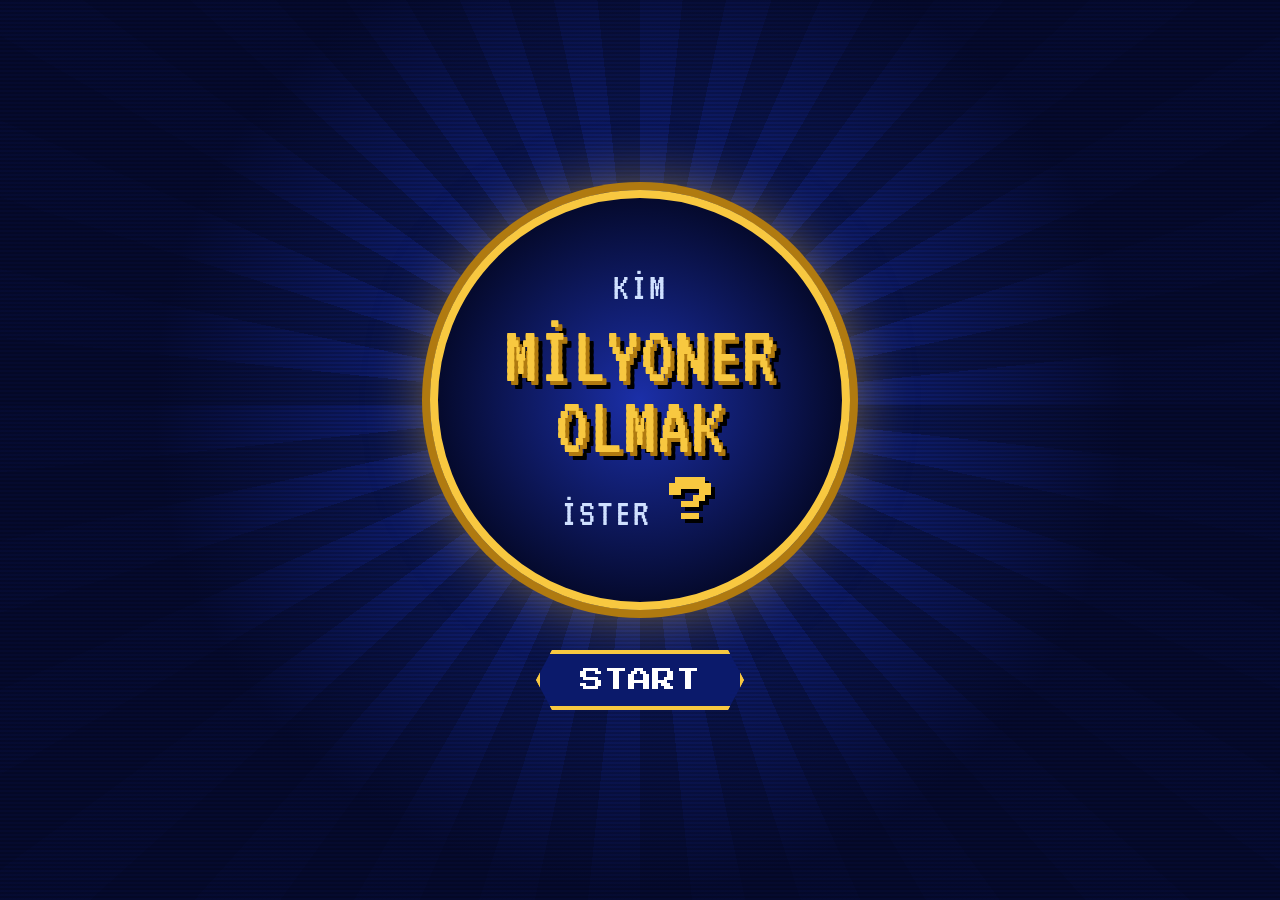
==== millionaire/index.html @ 44f04988 "Add 8-bit 'Kim Milyoner Olmak İster?' question game Start screen, 12 questions typed out letter by l" ====
<!doctype html>
<html lang="tr">
<head>
<meta charset="utf-8">
<meta name="viewport" content="width=device-width, initial-scale=1">
<title>Kim Milyoner Olmak İster?</title>
<link rel="preconnect" href="https://fonts.googleapis.com">
<link rel="preconnect" href="https://fonts.gstatic.com" crossorigin>
<link href="https://fonts.googleapis.com/css2?family=Press+Start+2P&family=VT323&display=swap&subset=latin-ext" rel="stylesheet">
<style>
  :root {
    --navy: #050a2e;
    --blue: #0b1a6b;
    --gold: #f8c840;
    --gold-dark: #b07a10;
    --text: #ffffff;
    --red: #ff4040;
    --pixel: "Press Start 2P", monospace;
    --term: "VT323", monospace;
  }
  * { box-sizing: border-box; }
  html, body { margin: 0; height: 100%; }
  body {
    background: var(--navy);
    color: var(--text);
    font-family: var(--term);
    overflow: hidden;
    -webkit-font-smoothing: none;
    user-select: none;
  }

  /* ---------- background layers ---------- */
  #scene {
    position: fixed; inset: 0;
    width: 100%; height: 100%;
    object-fit: cover;
    image-rendering: pixelated;
    image-rendering: crisp-edges;
    opacity: 0;
    transition: opacity 1.2s steps(6);
  }
  body.playing #scene { opacity: 1; }
  #scanlines {
    position: fixed; inset: 0; pointer-events: none;
    background: repeating-linear-gradient(to bottom, rgba(0,0,0,.18) 0 2px, transparent 2px 4px);
    z-index: 5;
  }
  #studio {
    position: fixed; inset: 0;
    background:
      repeating-conic-gradient(from 0deg at 50% 45%, #0d1c7a 0deg 6deg, #050a2e 6deg 12deg);
    transition: opacity .8s steps(4);
  }
  #studio::after {
    content: ""; position: absolute; inset: 0;
    background: radial-gradient(circle at 50% 45%, rgba(40,80,255,.35), rgba(5,10,46,.95) 60%);
  }
  body.playing #studio { opacity: 0; }

  /* ---------- start screen ---------- */
  #start {
    position: fixed; inset: 0; z-index: 10;
    display: flex; flex-direction: column; align-items: center; justify-content: center;
    gap: 40px; padding: 16px; text-align: center;
  }
  body.playing #start { display: none; }
  .logo {
    width: min(420px, 80vw); aspect-ratio: 1;
    border-radius: 50%;
    border: 8px solid var(--gold);
    box-shadow: 0 0 0 8px var(--gold-dark), 0 0 60px rgba(248,200,64,.5);
    background: radial-gradient(circle, #1b2fa8, #050a2e 70%);
    display: flex; flex-direction: column; align-items: center; justify-content: center;
    gap: 14px; padding: 30px;
  }
  .logo .small { font-family: var(--term); font-size: clamp(26px, 6vw, 40px); color: #cfe0ff; letter-spacing: 2px; }
  .logo .big {
    font-family: var(--term); font-size: clamp(48px, 13vw, 84px); line-height: .85;
    color: var(--gold); text-shadow: 4px 4px 0 var(--gold-dark), 8px 8px 0 #000;
  }
  .logo .q { font-family: var(--pixel); font-size: clamp(28px, 7vw, 48px); color: var(--gold); text-shadow: 4px 4px 0 #000; }

  .btn {
    font-family: var(--pixel);
    font-size: clamp(16px, 3.5vw, 24px);
    color: #fff;
    background: var(--blue);
    border: none;
    padding: 18px 44px;
    cursor: pointer;
    clip-path: polygon(16px 0, calc(100% - 16px) 0, 100% 50%, calc(100% - 16px) 100%, 16px 100%, 0 50%);
    box-shadow: inset 0 0 0 4px var(--gold);
    position: relative;
  }
  .btn::before {
    content: ""; position: absolute; inset: 0;
    clip-path: inherit;
    border: 4px solid var(--gold);
    pointer-events: none;
  }
  .btn:hover, .btn:focus-visible { background: var(--gold); color: #000; outline: none; }
  .btn:active { transform: translateY(3px); }
  #startBtn { animation: blink 1s steps(2) infinite; }
  #startBtn:hover { animation: none; }
  @keyframes blink { 50% { filter: brightness(1.35); } }

  /* ---------- game HUD ---------- */
  #game { position: fixed; inset: 0; z-index: 10; display: none; }
  body.playing #game { display: block; }

  #ladder {
    position: absolute; top: 16px; right: 16px;
    background: rgba(5,10,46,.82);
    border: 4px solid var(--gold);
    padding: 10px 14px;
    font-family: var(--pixel); font-size: 12px;
    display: flex; flex-direction: column-reverse; gap: 6px;
    min-width: 150px;
  }
  #ladder div { padding: 4px 8px; color: #8fa6ff; display: flex; justify-content: space-between; gap: 12px; }
  #ladder div.done { color: #fff; }
  #ladder div.done::after { content: "✓"; font-family: var(--term); font-size: 18px; line-height: 10px; }
  #ladder div.now { background: var(--gold); color: #000; }

  #topbar {
    position: absolute; top: 16px; left: 16px;
    display: flex; gap: 10px;
  }
  .icon {
    font-family: var(--pixel); font-size: 12px;
    background: rgba(5,10,46,.82); color: #fff;
    border: 4px solid var(--gold); padding: 10px 12px; cursor: pointer;
  }
  .icon:hover { background: var(--gold); color: #000; }

  #timer {
    position: absolute; left: 50%; transform: translateX(-50%);
    top: 16px;
    width: 150px; height: 150px;
    display: flex; align-items: center; justify-content: center;
    opacity: 0; transition: opacity .3s steps(3);
  }
  #timer.on { opacity: 1; }
  #timer canvas { position: absolute; inset: 0; width: 100%; height: 100%; image-rendering: pixelated; }
  #timeText {
    position: relative;
    font-family: var(--pixel); font-size: 26px; color: #fff;
    text-shadow: 3px 3px 0 #000;
  }
  #timer.low #timeText { color: var(--red); animation: blink .5s steps(2) infinite; }
  #timer.paused #timeText { animation: blink 1s steps(2) infinite; color: #8fa6ff; }

  /* ---------- question panel ---------- */
  #panel {
    position: absolute; left: 0; right: 0; bottom: 24px;
    display: flex; flex-direction: column; align-items: center; gap: 14px;
    padding: 0 16px;
  }
  .rail { position: relative; width: 100%; display: flex; justify-content: center; }
  .rail::before {
    content: ""; position: absolute; left: 0; right: 0; top: 50%; height: 4px;
    background: var(--gold); transform: translateY(-50%);
  }
  #qbox {
    position: relative;
    width: min(1100px, 100%);
    min-height: 150px;
    background: linear-gradient(#0b1a6b, #050a2e 55%, #0b1a6b);
    padding: 22px 64px;
    clip-path: polygon(48px 0, calc(100% - 48px) 0, 100% 50%, calc(100% - 48px) 100%, 48px 100%, 0 50%);
    display: flex; align-items: center; justify-content: center;
    cursor: pointer;
  }
  #qbox::before {
    content: ""; position: absolute; inset: 0;
    background: var(--gold);
    clip-path: polygon(48px 0, calc(100% - 48px) 0, 100% 50%, calc(100% - 48px) 100%, 48px 100%, 0 50%,
                       6px 50%, 50px calc(100% - 5px), calc(100% - 50px) calc(100% - 5px), calc(100% - 6px) 50%,
                       calc(100% - 50px) 5px, 50px 5px, 6px 50%, 0 50%);
  }
  #qtext {
    position: relative;
    font-family: var(--term);
    font-size: clamp(24px, 3.1vw, 38px);
    line-height: 1.15;
    text-align: center;
    margin: 0;
    white-space: pre-wrap;
    text-shadow: 2px 2px 0 #000;
  }
  #qtext .head { color: var(--gold); }
  #qtext .cursor { display: inline-block; width: .5em; height: 1em; background: #fff; vertical-align: -0.12em; animation: blink .6s steps(2) infinite; }
  #qlabel {
    position: relative;
    font-family: var(--pixel); font-size: 14px;
    background: var(--navy); color: var(--gold);
    border: 4px solid var(--gold); padding: 8px 16px;
  }
  #controls { display: flex; gap: 14px; flex-wrap: wrap; justify-content: center; }
  #controls .btn { font-size: 13px; padding: 14px 32px; }
  .hidden { visibility: hidden; }

  #timesUp {
    position: absolute; left: 50%; top: 30%;
    transform: translate(-50%, -50%);
    font-family: var(--pixel); font-size: clamp(22px, 5vw, 44px);
    color: var(--red); text-shadow: 4px 4px 0 #000;
    background: rgba(5,10,46,.85); border: 4px solid var(--red);
    padding: 20px 28px; display: none; text-align: center;
  }
  #timesUp.on { display: block; animation: blink .4s steps(2) 6; }

  /* ---------- end ---------- */
  #end {
    position: fixed; inset: 0; z-index: 12; display: none;
    flex-direction: column; align-items: center; justify-content: center; gap: 30px;
    text-align: center; padding: 16px;
  }
  body.finished #end { display: flex; }
  body.finished #panel, body.finished #timer { display: none; }
  #end h1 {
    font-family: var(--term); font-weight: normal;
    font-size: clamp(48px, 10vw, 96px); margin: 0;
    color: var(--gold); text-shadow: 4px 4px 0 var(--gold-dark), 8px 8px 0 #000;
  }
  #end p { font-size: clamp(24px, 4vw, 36px); margin: 0; text-shadow: 2px 2px 0 #000; background: rgba(5,10,46,.8); padding: 8px 18px; }

  @media (max-width: 760px) {
    #ladder { display: none; }
    #qbox { padding: 18px 34px; clip-path: polygon(24px 0, calc(100% - 24px) 0, 100% 50%, calc(100% - 24px) 100%, 24px 100%, 0 50%); }
    #qbox::before { clip-path: polygon(24px 0, calc(100% - 24px) 0, 100% 50%, calc(100% - 24px) 100%, 24px 100%, 0 50%,
                       5px 50%, 26px calc(100% - 4px), calc(100% - 26px) calc(100% - 4px), calc(100% - 5px) 50%,
                       calc(100% - 26px) 4px, 26px 4px, 5px 50%, 0 50%); }
    #timer { width: 104px; height: 104px; left: auto; right: 16px; transform: none; }
    #timeText { font-size: 18px; }
  }
</style>
</head>
<body>
  <div id="studio"></div>
  <canvas id="scene" width="240" height="180"></canvas>
  <div id="scanlines"></div>

  <section id="start">
    <div class="logo">
      <div class="small">KİM</div>
      <div class="big">MİLYONER<br>OLMAK</div>
      <div class="small">İSTER <span class="q">?</span></div>
    </div>
    <button class="btn" id="startBtn">START</button>
  </section>

  <section id="game">
    <div id="topbar">
      <button class="icon" id="muteBtn" title="Ses">SES: AÇIK</button>
    </div>
    <div id="ladder"></div>

    <div id="timer">
      <canvas id="ring" width="40" height="40"></canvas>
      <div id="timeText">8:00</div>
    </div>

    <div id="timesUp">SÜRE DOLDU!</div>

    <div id="panel">
      <div class="rail"><div id="qlabel">SORU 1 / 12</div></div>
      <div class="rail"><div id="qbox"><p id="qtext"></p></div></div>
      <div id="controls">
        <button class="btn hidden" id="pauseBtn">DURAKLAT</button>
        <button class="btn hidden" id="nextBtn">SONRAKİ ▶</button>
      </div>
    </div>
  </section>

  <section id="end">
    <h1>TEBRİKLER!</h1>
    <p>12 sorunun hepsi tamamlandı.</p>
    <button class="btn" id="restartBtn">TEKRAR</button>
  </section>

<script>
(() => {
  const BG_DATA = "[data-uri]";
  const QUESTIONS = [
    "Geçmişe dönüş. Birlikte büyüdüğünüz yılları düşünün. Bu arsa size bir anıyı hatırlatıyor mu, ya da o günlerden bu evde olmasını istediğiniz bir his var mı?",
    "Neden? Bu parayla ve zamanla yapabileceğiniz onca şey varken neden bu, ve neden birlikte?",
    "Hayal. Bu evi hayal ettiğinizde ne görüyorsunuz?",
    "Beş ağaç. Bahçeye sadece beş ağaç dikebilseydiniz hangileri olurdu, ve neden?",
    "El emeği. Orada kendi ellerinizle yapmak istediğiniz bir şey var mı: bir çardak, taş duvar, pizza fırını, ağaç ev?",
    "Tek lüks. Para hiç sorun olmasaydı ve sadece bir özellik seçebilseydiniz, ne olurdu: havuz, dış mutfak, denize bakan büyük bir cam duvar?",
    "İlk eşyalar. Eve ilk olarak her biriniz ne getirirdiniz?",
    "İlk yolculuk. Oraya birlikte ilk ne zaman gideceksiniz, ve o günün planı ne?",
    "Misafir listesi. İki aile dışında, kalmaya ilk kimi davet ederdiniz?",
    "Kimin için? Burası bir aile yazlığı mı, emeklilik yeri mi, kiraya verilecek bir yer mi, yoksa çocuklara kalacak bir miras mı?",
    "On yıl sonra. Sizce bu arsa (ve çevresi) 10 yıl sonra nerede olacak? Satmanıza ne sebep olurdu, yan arsayı almanıza ne sebep olurdu?",
    "Dürüst soru. Her biriniz içten içe neyden biraz endişeleniyor, ve bunu ne kolaylaştırırdı?",
  ];
  // ?t=10 shortens each question to 10 seconds, handy for a rehearsal
  const QUESTION_SECONDS = Number(new URLSearchParams(location.search).get("t")) || 8 * 60;
  const TYPE_MS = 45;

  const $ = id => document.getElementById(id);
  const body = document.body;

  /* ================= SOUND (tiny 8-bit synth) ================= */
  let ac = null, muted = false;
  function audio() {
    if (!ac) { try { ac = new (window.AudioContext || window.webkitAudioContext)(); } catch (e) {} }
    if (ac && ac.state === "suspended") ac.resume();
    return ac;
  }
  function tone(freq, dur, type = "square", vol = 0.06, when = 0) {
    if (muted || !audio()) return;
    const t = ac.currentTime + when;
    const o = ac.createOscillator(), g = ac.createGain();
    o.type = type; o.frequency.setValueAtTime(freq, t);
    g.gain.setValueAtTime(vol, t);
    g.gain.exponentialRampToValueAtTime(0.0001, t + dur);
    o.connect(g).connect(ac.destination);
    o.start(t); o.stop(t + dur + 0.02);
  }
  const sfx = {
    blip: () => tone(660 + Math.random() * 80, 0.03, "square", 0.025),
    start: () => [523, 659, 784, 1047].forEach((f, i) => tone(f, 0.18, "square", 0.06, i * 0.12)),
    reveal: () => [784, 1047].forEach((f, i) => tone(f, 0.12, "triangle", 0.08, i * 0.1)),
    tick: () => tone(1200, 0.04, "square", 0.04),
    buzz: () => { tone(110, 0.9, "sawtooth", 0.08); tone(116, 0.9, "sawtooth", 0.06); },
    win: () => [523, 659, 784, 1047, 784, 1047, 1319].forEach((f, i) => tone(f, 0.2, "square", 0.06, i * 0.14)),
  };

  /* ================= 8-BIT SCENE + FLICKERING CANDLE ================= */
  const scene = $("scene"), sctx = scene.getContext("2d");
  const W = scene.width, H = scene.height;
  const bg = new Image();
  let bgData = null;
  bg.onload = () => {
    sctx.drawImage(bg, 0, 0, W, H);
    bgData = sctx.getImageData(0, 0, W, H);
  };
  bg.src = BG_DATA;

  // Candle position in the 240x180 pixel grid (where the table lamp stood)
  const CX = 115, BASE = 104;
  const BAYER = [0, 8, 2, 10, 12, 4, 14, 6, 3, 11, 1, 9, 15, 7, 13, 5].map(v => v / 16);
  const LEVELS = 6;

  let flick = 1, flickTarget = 1, sway = 0;
  function drawScene(now) {
    if (!bgData) return;
    // flicker: wander toward random targets, with the odd sharp dip
    if (Math.random() < 0.3) flickTarget = 0.8 + Math.random() * 0.25;
    if (Math.random() < 0.04) flickTarget = 0.65;
    flick += (flickTarget - flick) * 0.4;
    if (Math.random() < 0.15) sway = Math.round(Math.random() * 2 - 1);

    const out = sctx.createImageData(W, H);
    const s = bgData.data, d = out.data;
    const lx = CX + sway * 0.5, ly = BASE - 46;
    const radius = 62 * flick;
    for (let y = 0; y < H; y++) {
      for (let x = 0; x < W; x++) {
        const i = (y * W + x) * 4;
        const dx = x - lx, dy = (y - ly) * 1.15;
        let l = Math.max(0, 1 - Math.sqrt(dx * dx + dy * dy) / radius);
        l = l * l * flick;
        // ordered dither into a few light bands for a chunky 8-bit glow
        const q = Math.min(LEVELS, Math.floor(l * LEVELS + BAYER[(y & 3) * 4 + (x & 3)] * 0.6)) / LEVELS;
        d[i]     = Math.min(255, s[i] * (0.8 + q * 0.7) + q * 40);
        d[i + 1] = Math.min(255, s[i + 1] * (0.8 + q * 0.5) + q * 18);
        d[i + 2] = Math.min(255, s[i + 2] * (0.82 + q * 0.1));
        d[i + 3] = 255;
      }
    }
    sctx.putImageData(out, 0, 0);
    drawCandle(now);
  }

  function px(x, y, w, h, c) { sctx.fillStyle = c; sctx.fillRect(x, y, w, h); }
  // rows centred on CX: [y, halfWidth, colour]
  function row(y, hw, c) { px(CX - hw, y, hw * 2 + 1, 1, c); }
  function drawCandle(now) {
    const B = BASE, DK = "#5a3c0c", MD = "#b8862a", LT = "#f0c050", HI = "#fff0a0";
    // brass candlestick: foot
    row(B, 6, DK); row(B - 1, 5, MD); row(B - 2, 4, LT); row(B - 3, 2, MD);
    px(CX - 2, B - 2, 1, 1, HI);
    // stem with a knob
    px(CX - 1, B - 22, 3, 19, MD);
    px(CX - 1, B - 22, 1, 19, LT);
    px(CX + 1, B - 22, 1, 19, DK);
    row(B - 13, 2, MD); px(CX - 2, B - 13, 1, 1, HI);
    row(B - 12, 1, DK);
    // drip tray
    row(B - 23, 5, DK); row(B - 24, 4, LT); px(CX - 3, B - 24, 1, 1, HI);
    // wax candle
    px(CX - 3, B - 40, 6, 16, "#efe4c4");
    px(CX - 3, B - 40, 1, 16, "#fffbea");
    px(CX + 2, B - 40, 1, 16, "#bdb08a");
    px(CX - 2, B - 40, 4, 1, "#ffffff");
    px(CX + 1, B - 39, 1, 4, "#fffbea");   // drip
    px(CX - 2, B - 37, 1, 2, "#ffffff");
    // wick
    px(CX, B - 42, 1, 2, "#2a1a10");
    // flame
    const h = flick > 0.98 ? 9 : flick > 0.88 ? 8 : flick > 0.75 ? 7 : 6;
    const fx = CX + sway;
    const top = B - 42 - h;
    const frame = Math.floor(now / 100) % 4;
    px(fx - 1, top + 3, 3, h - 3, "#ff7a00");
    px(fx - 2, top + 5, 5, h - 6, "#ff7a00");
    px(fx, top, 1, h, "#ffb000");
    px(fx - 1, top + 4, 3, h - 6, "#ffd040");
    px(fx, top + 3, 1, h - 5, "#fff6c0");
    if (frame === 1) px(fx + 1, top + 1, 1, 2, "#ff9a00");
    if (frame === 3) px(fx - 1, top + 1, 1, 2, "#ff9a00");
    px(fx, top + h - 1, 1, 1, "#3c8cff"); // blue root of the flame
  }

  let lastFrame = 0;
  function loop(now) {
    if (body.classList.contains("playing") && now - lastFrame > 80) { // ~12fps, very 8-bit
      lastFrame = now;
      drawScene(now);
    }
    requestAnimationFrame(loop);
  }
  requestAnimationFrame(loop);

  /* ================= TIMER RING (pixel) ================= */
  const ring = $("ring"), rctx = ring.getContext("2d");
  function drawRing(frac, low) {
    const N = 40, c = N / 2 - 0.5;
    rctx.clearRect(0, 0, N, N);
    for (let y = 0; y < N; y++) for (let x = 0; x < N; x++) {
      const dx = x - c, dy = y - c, r = Math.sqrt(dx * dx + dy * dy);
      if (r > 19.5) continue;
      if (r < 15.5) { if (r < 14.5) { rctx.fillStyle = "rgba(5,10,46,.9)"; rctx.fillRect(x, y, 1, 1); } continue; }
      let a = Math.atan2(dx, -dy) / (2 * Math.PI); if (a < 0) a += 1;
      rctx.fillStyle = a <= frac ? (low ? "#ff4040" : "#f8c840") : "#1a2468";
      rctx.fillRect(x, y, 1, 1);
    }
  }

  /* ================= GAME FLOW ================= */
  const ladder = $("ladder");
  QUESTIONS.forEach((_, i) => {
    const el = document.createElement("div");
    el.innerHTML = `<span>${i + 1}</span>`;
    ladder.appendChild(el);
  });

  let idx = 0, typingTimer = null, typed = 0, typingDone = false;
  let remaining = QUESTION_SECONDS, running = false, endAt = 0, tickTimer = null, lastShown = -1;

  function splitHead(q) {
    const m = q.match(/^(.*?[.?])\s/);
    return m ? [m[1], q.slice(m[1].length)] : ["", q];
  }
  function esc(s) { return s.replace(/[&<>]/g, c => ({ "&": "&amp;", "<": "&lt;", ">": "&gt;" })[c]); }

  function renderTyped(full, n) {
    const [head, rest] = splitHead(full);
    const hShow = full.slice(0, Math.min(n, head.length));
    const rShow = n > head.length ? rest.slice(0, n - head.length) : "";
    $("qtext").innerHTML = `<span class="head">${esc(hShow)}</span>${esc(rShow)}` +
      (n < full.length ? `<span class="cursor"></span>` : "");
  }


  function updateLadder() {
    [...ladder.children].forEach((el, i) => {
      el.className = i < idx ? "done" : i === idx ? "now" : "";
    });
  }

  function showQuestion(i) {
    idx = i;
    stopTimer();
    $("timesUp").classList.remove("on");
    $("timer").classList.remove("on", "low", "paused");
    $("pauseBtn").classList.add("hidden");
    $("nextBtn").classList.add("hidden");
    $("nextBtn").textContent = i === QUESTIONS.length - 1 ? "BİTİR ▶" : "SONRAKİ ▶";
    $("qlabel").textContent = `SORU ${i + 1} / ${QUESTIONS.length}`;
    updateLadder();

    const full = QUESTIONS[i];
    typed = 0; typingDone = false;
    // reserve final height so the panel doesn't jump while typing
    $("qtext").style.minHeight = "";
    renderTyped(full, full.length);
    $("qtext").style.minHeight = $("qtext").offsetHeight + "px";
    renderTyped(full, 0);

    clearInterval(typingTimer);
    typingTimer = setInterval(() => {
      typed++;
      renderTyped(full, typed);
      if (full[typed - 1] && full[typed - 1] !== " ") sfx.blip();
      if (typed >= full.length) finishTyping();
    }, TYPE_MS);
  }

  function finishTyping() {
    if (typingDone) return;
    typingDone = true;
    clearInterval(typingTimer);
    renderTyped(QUESTIONS[idx], QUESTIONS[idx].length);
    sfx.reveal();
    remaining = QUESTION_SECONDS;
    $("timer").classList.add("on");
    $("pauseBtn").classList.remove("hidden");
    $("pauseBtn").textContent = "DURAKLAT";
    $("nextBtn").classList.remove("hidden");
    startTimer();
  }

  function fmt(s) { s = Math.max(0, Math.ceil(s)); return `${Math.floor(s / 60)}:${String(s % 60).padStart(2, "0")}`; }

  function renderTimer() {
    const low = remaining <= 30;
    $("timeText").textContent = fmt(remaining);
    $("timer").classList.toggle("low", low && remaining > 0);
    drawRing(remaining / QUESTION_SECONDS, low);
  }

  function startTimer() {
    running = true;
    endAt = performance.now() + remaining * 1000;
    $("timer").classList.remove("paused");
    lastShown = Math.ceil(remaining);
    renderTimer();
    clearInterval(tickTimer);
    tickTimer = setInterval(() => {
      remaining = (endAt - performance.now()) / 1000;
      const shown = Math.ceil(remaining);
      if (shown !== lastShown) {
        lastShown = shown;
        if (shown <= 10 && shown > 0) sfx.tick();
      }
      if (remaining <= 0) { remaining = 0; renderTimer(); timeUp(); return; }
      renderTimer();
    }, 100);
  }
  function stopTimer() { running = false; clearInterval(tickTimer); }

  function timeUp() {
    stopTimer();
    sfx.buzz();
    $("timesUp").classList.add("on");
    $("pauseBtn").classList.add("hidden");
  }

  function togglePause() {
    if (!typingDone || remaining <= 0) return;
    if (running) {
      remaining = (endAt - performance.now()) / 1000;
      stopTimer();
      $("timer").classList.add("paused");
      $("pauseBtn").textContent = "DEVAM";
    } else {
      $("pauseBtn").textContent = "DURAKLAT";
      startTimer();
    }
  }

  function next() {
    if (!typingDone) return;
    if (idx < QUESTIONS.length - 1) showQuestion(idx + 1);
    else finish();
  }

  function finish() {
    stopTimer();
    idx = QUESTIONS.length;
    updateLadder();
    $("timesUp").classList.remove("on");
    body.classList.add("finished");
    sfx.win();
  }

  function startGame() {
    audio();
    sfx.start();
    body.classList.remove("finished");
    body.classList.add("playing");
    showQuestion(0);
  }

  $("startBtn").addEventListener("click", startGame);
  $("restartBtn").addEventListener("click", startGame);
  $("nextBtn").addEventListener("click", next);
  $("pauseBtn").addEventListener("click", togglePause);
  $("qbox").addEventListener("click", () => { if (!typingDone) finishTyping(); });
  $("muteBtn").addEventListener("click", () => {
    muted = !muted;
    $("muteBtn").textContent = muted ? "SES: KAPALI" : "SES: AÇIK";
  });
  document.addEventListener("keydown", e => {
    if (!body.classList.contains("playing") || body.classList.contains("finished")) return;
    if (e.key === "ArrowRight" || e.key === "Enter") { e.preventDefault(); typingDone ? next() : finishTyping(); }
    else if (e.key === " ") { e.preventDefault(); typingDone ? togglePause() : finishTyping(); }
  });
})();
</script>
</body>
</html>
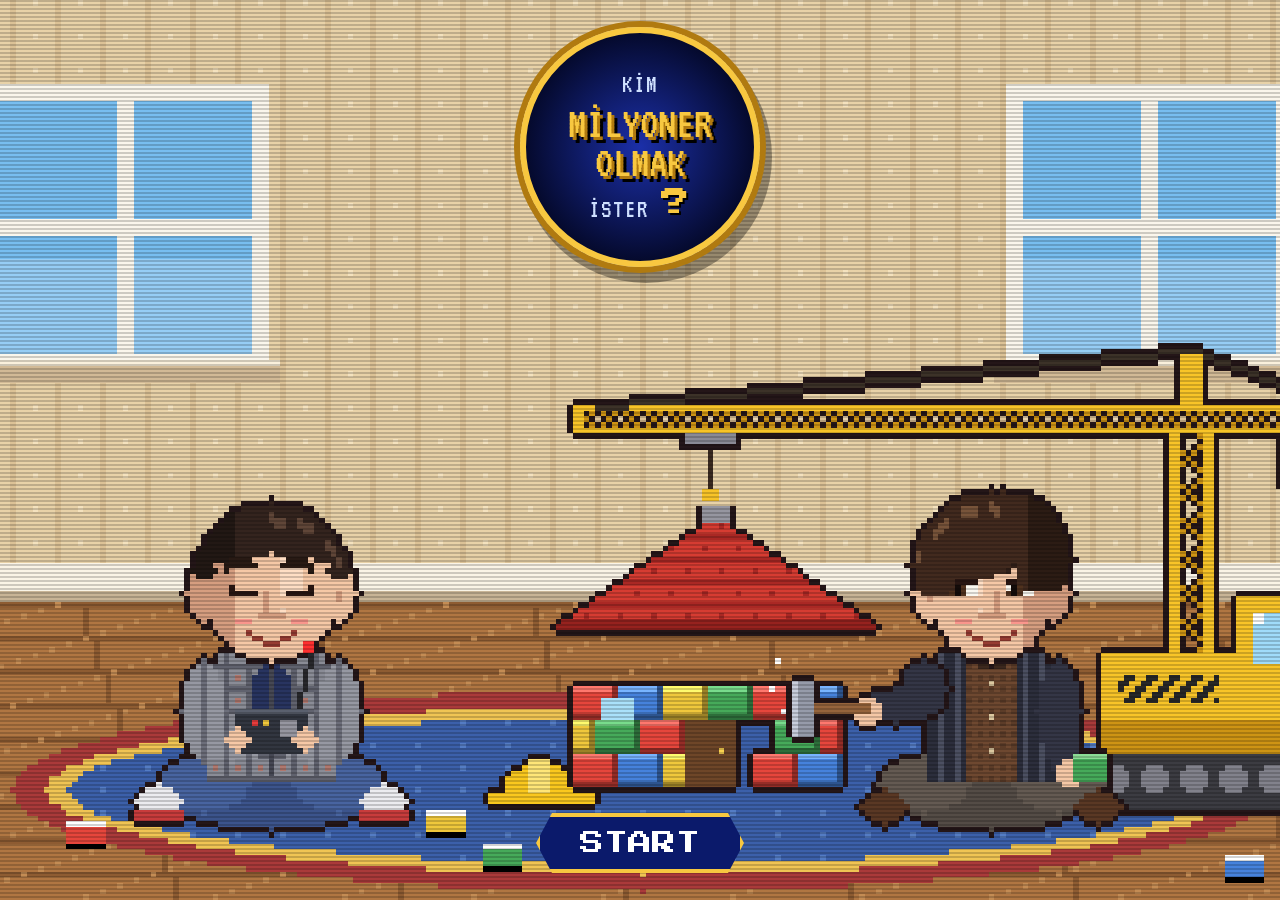
==== commit 4d108279: "Millionaire game: pixel characters, kids start scene, collapsible ladder - Dinner scene is now cel-s" ====
--- a/millionaire/index.html
+++ b/millionaire/index.html
@@ -45,40 +45,37 @@
     background: repeating-linear-gradient(to bottom, rgba(0,0,0,.18) 0 2px, transparent 2px 4px);
     z-index: 5;
   }
-  #studio {
+  #startScene {
     position: fixed; inset: 0;
-    background:
-      repeating-conic-gradient(from 0deg at 50% 45%, #0d1c7a 0deg 6deg, #050a2e 6deg 12deg);
-    transition: opacity .8s steps(4);
-  }
-  #studio::after {
-    content: ""; position: absolute; inset: 0;
-    background: radial-gradient(circle at 50% 45%, rgba(40,80,255,.35), rgba(5,10,46,.95) 60%);
-  }
-  body.playing #studio { opacity: 0; }
+    width: 100%; height: 100%;
+    object-fit: cover; object-position: 50% 100%;
+    image-rendering: pixelated;
+  }
+  body.playing #startScene { display: none; }
 
   /* ---------- start screen ---------- */
   #start {
     position: fixed; inset: 0; z-index: 10;
-    display: flex; flex-direction: column; align-items: center; justify-content: center;
-    gap: 40px; padding: 16px; text-align: center;
+    display: flex; flex-direction: column; align-items: center; justify-content: flex-start;
+    gap: 2.2vh; padding: 3vh 16px 16px; text-align: center;
   }
   body.playing #start { display: none; }
   .logo {
-    width: min(420px, 80vw); aspect-ratio: 1;
+    --logo: min(240px, 30vh, 62vw);
+    width: var(--logo); height: var(--logo); flex: none;
     border-radius: 50%;
-    border: 8px solid var(--gold);
-    box-shadow: 0 0 0 8px var(--gold-dark), 0 0 60px rgba(248,200,64,.5);
+    border: 6px solid var(--gold);
+    box-shadow: 0 0 0 6px var(--gold-dark), 6px 10px 0 6px rgba(0,0,0,.35);
     background: radial-gradient(circle, #1b2fa8, #050a2e 70%);
     display: flex; flex-direction: column; align-items: center; justify-content: center;
-    gap: 14px; padding: 30px;
-  }
-  .logo .small { font-family: var(--term); font-size: clamp(26px, 6vw, 40px); color: #cfe0ff; letter-spacing: 2px; }
+    gap: calc(var(--logo) * 0.030); padding: calc(var(--logo) * 0.080);
+  }
+  .logo .small { font-family: var(--term); font-size: calc(var(--logo) * 0.110); color: #cfe0ff; letter-spacing: 1px; line-height: 1; }
   .logo .big {
-    font-family: var(--term); font-size: clamp(48px, 13vw, 84px); line-height: .85;
-    color: var(--gold); text-shadow: 4px 4px 0 var(--gold-dark), 8px 8px 0 #000;
-  }
-  .logo .q { font-family: var(--pixel); font-size: clamp(28px, 7vw, 48px); color: var(--gold); text-shadow: 4px 4px 0 #000; }
+    font-family: var(--term); font-size: calc(var(--logo) * 0.190); line-height: .85;
+    color: var(--gold); text-shadow: calc(var(--logo) * 0.012) calc(var(--logo) * 0.012) 0 var(--gold-dark), calc(var(--logo) * 0.024) calc(var(--logo) * 0.024) 0 #000;
+  }
+  .logo .q { font-family: var(--pixel); font-size: calc(var(--logo) * 0.120); color: var(--gold); text-shadow: calc(var(--logo) * 0.010) calc(var(--logo) * 0.010) 0 #000; }
 
   .btn {
     font-family: var(--pixel);
@@ -100,6 +97,7 @@
   }
   .btn:hover, .btn:focus-visible { background: var(--gold); color: #000; outline: none; }
   .btn:active { transform: translateY(3px); }
+  #startBar { position: absolute; left: 0; right: 0; bottom: 3vh; display: flex; justify-content: center; }
   #startBtn { animation: blink 1s steps(2) infinite; }
   #startBtn:hover { animation: none; }
   @keyframes blink { 50% { filter: brightness(1.35); } }
@@ -110,17 +108,26 @@
 
   #ladder {
     position: absolute; top: 16px; right: 16px;
-    background: rgba(5,10,46,.82);
+    background: rgba(5,10,46,.85);
     border: 4px solid var(--gold);
-    padding: 10px 14px;
     font-family: var(--pixel); font-size: 12px;
-    display: flex; flex-direction: column-reverse; gap: 6px;
-    min-width: 150px;
-  }
-  #ladder div { padding: 4px 8px; color: #8fa6ff; display: flex; justify-content: space-between; gap: 12px; }
-  #ladder div.done { color: #fff; }
-  #ladder div.done::after { content: "✓"; font-family: var(--term); font-size: 18px; line-height: 10px; }
-  #ladder div.now { background: var(--gold); color: #000; }
+    min-width: 54px;
+  }
+  #ladderToggle {
+    display: flex; align-items: center; justify-content: center; gap: 10px;
+    width: 100%; padding: 10px 12px;
+    font-family: var(--pixel); font-size: 16px;
+    background: none; border: none; color: var(--gold); cursor: pointer;
+  }
+  #ladderToggle:hover { background: var(--gold); color: #000; }
+  #ladderToggle .of, #ladderToggle .arrow { font-size: 10px; }
+  #ladder.collapsed #ladderToggle .of, #ladder.collapsed #ladderToggle .arrow { display: none; }
+  #ladder.collapsed #ladderList { display: none; }
+  #ladderList { display: flex; flex-direction: column-reverse; gap: 6px; padding: 4px 14px 12px; min-width: 150px; }
+  #ladderList div { padding: 4px 8px; color: #8fa6ff; display: flex; justify-content: space-between; gap: 12px; }
+  #ladderList div.done { color: #fff; }
+  #ladderList div.done::after { content: "✓"; font-family: var(--term); font-size: 18px; line-height: 10px; }
+  #ladderList div.now { background: var(--gold); color: #000; }
 
   #topbar {
     position: absolute; top: 16px; left: 16px;
@@ -226,7 +233,7 @@
   #end p { font-size: clamp(24px, 4vw, 36px); margin: 0; text-shadow: 2px 2px 0 #000; background: rgba(5,10,46,.8); padding: 8px 18px; }
 
   @media (max-width: 760px) {
-    #ladder { display: none; }
+    #ladder { right: auto; left: 16px; top: 66px; }
     #qbox { padding: 18px 34px; clip-path: polygon(24px 0, calc(100% - 24px) 0, 100% 50%, calc(100% - 24px) 100%, 24px 100%, 0 50%); }
     #qbox::before { clip-path: polygon(24px 0, calc(100% - 24px) 0, 100% 50%, calc(100% - 24px) 100%, 24px 100%, 0 50%,
                        5px 50%, 26px calc(100% - 4px), calc(100% - 26px) calc(100% - 4px), calc(100% - 5px) 50%,
@@ -234,11 +241,20 @@
     #timer { width: 104px; height: 104px; left: auto; right: 16px; transform: none; }
     #timeText { font-size: 18px; }
   }
+  /* tall screens: show the whole picture instead of cropping people out */
+  @media (max-aspect-ratio: 6/5) {
+    body:not(.playing) { background: #e8d2a8; }
+    #startScene { object-fit: contain; }
+    #scene { object-fit: contain; object-position: 50% 30%; }
+    #start { justify-content: center; padding-bottom: calc(62.5vw + 16px); }
+    #start .logo { --logo: min(300px, 72vw, 42vh); }
+    #startBar { position: static; }
+  }
 </style>
 </head>
 <body>
-  <div id="studio"></div>
-  <canvas id="scene" width="240" height="180"></canvas>
+  <canvas id="scene" width="320" height="240"></canvas>
+  <canvas id="startScene" width="256" height="160"></canvas>
   <div id="scanlines"></div>
 
   <section id="start">
@@ -247,14 +263,17 @@
       <div class="big">MİLYONER<br>OLMAK</div>
       <div class="small">İSTER <span class="q">?</span></div>
     </div>
-    <button class="btn" id="startBtn">START</button>
+    <div id="startBar"><button class="btn" id="startBtn">START</button></div>
   </section>
 
   <section id="game">
     <div id="topbar">
       <button class="icon" id="muteBtn" title="Ses">SES: AÇIK</button>
     </div>
-    <div id="ladder"></div>
+    <div id="ladder" class="collapsed">
+      <button id="ladderToggle" title="Soru listesini aç / kapat"><span id="ladderNow">1</span><span class="of">/ 12</span><span class="arrow">▲</span></button>
+      <div id="ladderList"></div>
+    </div>
 
     <div id="timer">
       <canvas id="ring" width="40" height="40"></canvas>
@@ -279,9 +298,9 @@
     <button class="btn" id="restartBtn">TEKRAR</button>
   </section>
 
+<script src="assets.js"></script>
 <script>
 (() => {
-  const BG_DATA = "[data-uri]";
   const QUESTIONS = [
     "Geçmişe dönüş. Birlikte büyüdüğünüz yılları düşünün. Bu arsa size bir anıyı hatırlatıyor mu, ya da o günlerden bu evde olmasını istediğiniz bir his var mı?",
     "Neden? Bu parayla ve zamanla yapabileceğiniz onca şey varken neden bu, ve neden birlikte?",
@@ -338,10 +357,10 @@
     sctx.drawImage(bg, 0, 0, W, H);
     bgData = sctx.getImageData(0, 0, W, H);
   };
-  bg.src = BG_DATA;
-
-  // Candle position in the 240x180 pixel grid (where the table lamp stood)
-  const CX = 115, BASE = 104;
+  bg.src = ASSETS.table.bg;
+
+  // Candle position in the 320x240 pixel grid (where the table lamp stood)
+  const CX = 154, BASE = 139;
   const BAYER = [0, 8, 2, 10, 12, 4, 14, 6, 3, 11, 1, 9, 15, 7, 13, 5].map(v => v / 16);
   const LEVELS = 6;
 
@@ -355,9 +374,9 @@
     if (Math.random() < 0.15) sway = Math.round(Math.random() * 2 - 1);
 
     const out = sctx.createImageData(W, H);
-    const s = bgData.data, d = out.data;
+    const s = withBlinks(now), d = out.data;
     const lx = CX + sway * 0.5, ly = BASE - 46;
-    const radius = 62 * flick;
+    const radius = 84 * flick;
     for (let y = 0; y < H; y++) {
       for (let x = 0; x < W; x++) {
         const i = (y * W + x) * 4;
@@ -374,6 +393,28 @@
     }
     sctx.putImageData(out, 0, 0);
     drawCandle(now);
+  }
+
+  // characters blink now and then: patch their closed-eye pixels into a copy of the scene
+  const tableBlinks = ASSETS.table.blinks.map(pix => ({ pix, next: 1000 + Math.random() * 4000, until: 0 }));
+  let work = null;
+  function withBlinks(now) {
+    let any = false;
+    for (const b of tableBlinks) {
+      if (now > b.next) { b.until = now + 160; b.next = now + 2500 + Math.random() * 4500; }
+      if (now < b.until) any = true;
+    }
+    if (!any) return bgData.data;
+    if (!work) work = new Uint8ClampedArray(bgData.data.length);
+    work.set(bgData.data);
+    for (const b of tableBlinks) {
+      if (now >= b.until) continue;
+      for (const [x, y, c] of b.pix) {
+        const i = (y * W + x) * 4;
+        work[i] = parseInt(c.slice(1, 3), 16); work[i + 1] = parseInt(c.slice(3, 5), 16); work[i + 2] = parseInt(c.slice(5, 7), 16);
+      }
+    }
+    return work;
   }
 
   function px(x, y, w, h, c) { sctx.fillStyle = c; sctx.fillRect(x, y, w, h); }
@@ -416,11 +457,50 @@
     px(fx, top + h - 1, 1, 1, "#3c8cff"); // blue root of the flame
   }
 
+  /* ================= START SCREEN: KIDS BUILDING A HOUSE ================= */
+  const S = ASSETS.start;
+  const startCv = $("startScene"), stx = startCv.getContext("2d");
+  const img = src => { const i = new Image(); i.src = src; return i; };
+  const stBg = img(S.bg), stRoof = img(S.roof.src), stArm = S.arm.map(a => img(a.src));
+  const kidBlinks = S.blinks.map(pix => ({ pix, next: 800 + Math.random() * 3000, until: 0 }));
+  const ease = t => t < 0.5 ? 2 * t * t : 1 - Math.pow(-2 * t + 2, 2) / 2;
+
+  function drawStart(now) {
+    if (!stBg.complete || !stRoof.complete) return;
+    stx.drawImage(stBg, 0, 0);
+    // crane: lower the roof onto the walls, hold, lift it again (8s loop)
+    const t = (now / 1000) % 8;
+    const drop = t < 3 ? ease(t / 3) : t < 5 ? 1 : 1 - ease((t - 5) / 3);
+    const land = S.wallTop - stRoof.height + 1, high = 84;
+    const roofY = Math.round(high + (land - high) * drop);
+    const swing = Math.round(Math.sin(now / 500) * 1.5 * (1 - drop));
+    const tx = S.trolleyX;
+    stx.fillStyle = "#24161a"; stx.fillRect(tx - 5, S.jibY + 1, 11, 3);
+    stx.fillStyle = "#8a8a96"; stx.fillRect(tx - 4, S.jibY + 1, 9, 2);
+    stx.fillStyle = "#3a2a20"; stx.fillRect(tx, S.jibY + 4, 1, roofY - S.jibY - 5);
+    stx.fillStyle = "#f8c428"; stx.fillRect(tx - 1, roofY - 3, 3, 2);
+    stx.drawImage(stRoof, tx - Math.floor(stRoof.width / 2) + swing, roofY);
+    // hammering kid
+    const hit = Math.floor(now / 320) % 2;
+    const arm = S.arm[hit];
+    if (stArm[hit].complete) stx.drawImage(stArm[hit], arm.x, arm.y);
+    if (hit) { stx.fillStyle = "#ffffff"; stx.fillRect(arm.x - 2, arm.y + 1, 1, 1); stx.fillRect(arm.x - 3, arm.y + 6, 1, 1); stx.fillRect(arm.x - 1, arm.y + 10, 1, 1); }
+    // remote control LED
+    stx.fillStyle = Math.floor(now / 400) % 2 ? "#ff3030" : "#701010";
+    stx.fillRect(S.led[0] - 1, S.led[1] - 1, 2, 2);
+    // blinking
+    for (const b of kidBlinks) {
+      if (now > b.next) { b.until = now + 150; b.next = now + 2200 + Math.random() * 3500; }
+      if (now < b.until) for (const [x, y, c] of b.pix) { stx.fillStyle = c; stx.fillRect(x, y, 1, 1); }
+    }
+  }
+
   let lastFrame = 0;
   function loop(now) {
-    if (body.classList.contains("playing") && now - lastFrame > 80) { // ~12fps, very 8-bit
+    if (now - lastFrame > 80) { // ~12fps, very 8-bit
       lastFrame = now;
-      drawScene(now);
+      if (body.classList.contains("playing")) drawScene(now);
+      else drawStart(now);
     }
     requestAnimationFrame(loop);
   }
@@ -442,11 +522,16 @@
   }
 
   /* ================= GAME FLOW ================= */
-  const ladder = $("ladder");
+  const ladderList = $("ladderList");
   QUESTIONS.forEach((_, i) => {
     const el = document.createElement("div");
     el.innerHTML = `<span>${i + 1}</span>`;
-    ladder.appendChild(el);
+    ladderList.appendChild(el);
+  });
+  try { if (localStorage.getItem("ladderOpen") === "1") $("ladder").classList.remove("collapsed"); } catch (e) {}
+  $("ladderToggle").addEventListener("click", () => {
+    const open = $("ladder").classList.toggle("collapsed") === false;
+    try { localStorage.setItem("ladderOpen", open ? "1" : "0"); } catch (e) {}
   });
 
   let idx = 0, typingTimer = null, typed = 0, typingDone = false;
@@ -468,9 +553,10 @@
 
 
   function updateLadder() {
-    [...ladder.children].forEach((el, i) => {
+    [...ladderList.children].forEach((el, i) => {
       el.className = i < idx ? "done" : i === idx ? "now" : "";
     });
+    $("ladderNow").textContent = Math.min(idx + 1, QUESTIONS.length);
   }
 
   function showQuestion(i) {
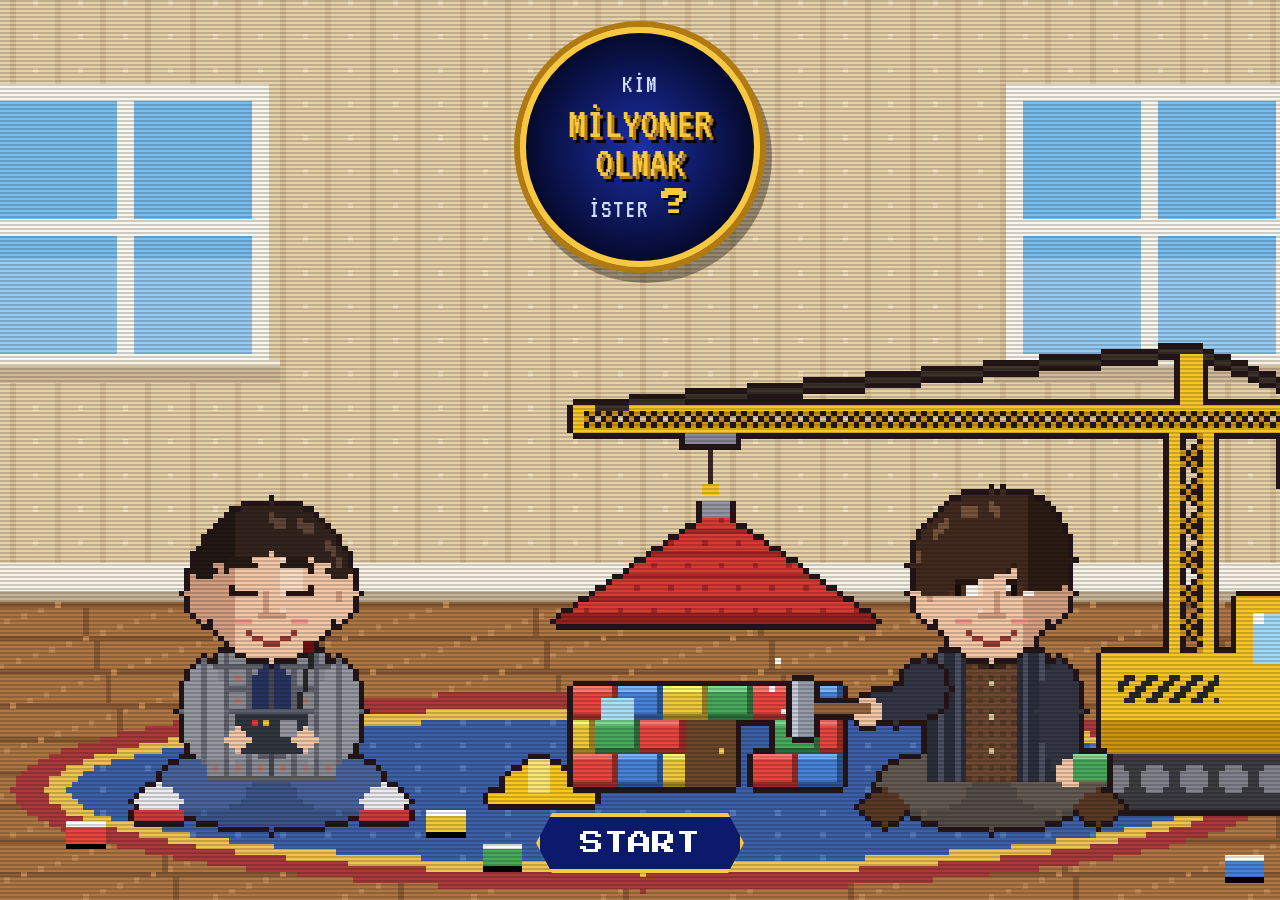
==== commit f56f5562: "Millionaire game: restore the 8-bit photo background Back to the plain 8-bit version of the dinner p" ====
--- a/millionaire/index.html
+++ b/millionaire/index.html
@@ -253,7 +253,7 @@
 </style>
 </head>
 <body>
-  <canvas id="scene" width="320" height="240"></canvas>
+  <canvas id="scene" width="240" height="180"></canvas>
   <canvas id="startScene" width="256" height="160"></canvas>
   <div id="scanlines"></div>
 
@@ -359,8 +359,8 @@
   };
   bg.src = ASSETS.table.bg;
 
-  // Candle position in the 320x240 pixel grid (where the table lamp stood)
-  const CX = 154, BASE = 139;
+  // Candle position in the 240x180 pixel grid (where the table lamp stood)
+  const CX = 115, BASE = 104;
   const BAYER = [0, 8, 2, 10, 12, 4, 14, 6, 3, 11, 1, 9, 15, 7, 13, 5].map(v => v / 16);
   const LEVELS = 6;
 
@@ -374,9 +374,9 @@
     if (Math.random() < 0.15) sway = Math.round(Math.random() * 2 - 1);
 
     const out = sctx.createImageData(W, H);
-    const s = withBlinks(now), d = out.data;
+    const s = bgData.data, d = out.data;
     const lx = CX + sway * 0.5, ly = BASE - 46;
-    const radius = 84 * flick;
+    const radius = 62 * flick;
     for (let y = 0; y < H; y++) {
       for (let x = 0; x < W; x++) {
         const i = (y * W + x) * 4;
@@ -393,28 +393,6 @@
     }
     sctx.putImageData(out, 0, 0);
     drawCandle(now);
-  }
-
-  // characters blink now and then: patch their closed-eye pixels into a copy of the scene
-  const tableBlinks = ASSETS.table.blinks.map(pix => ({ pix, next: 1000 + Math.random() * 4000, until: 0 }));
-  let work = null;
-  function withBlinks(now) {
-    let any = false;
-    for (const b of tableBlinks) {
-      if (now > b.next) { b.until = now + 160; b.next = now + 2500 + Math.random() * 4500; }
-      if (now < b.until) any = true;
-    }
-    if (!any) return bgData.data;
-    if (!work) work = new Uint8ClampedArray(bgData.data.length);
-    work.set(bgData.data);
-    for (const b of tableBlinks) {
-      if (now >= b.until) continue;
-      for (const [x, y, c] of b.pix) {
-        const i = (y * W + x) * 4;
-        work[i] = parseInt(c.slice(1, 3), 16); work[i + 1] = parseInt(c.slice(3, 5), 16); work[i + 2] = parseInt(c.slice(5, 7), 16);
-      }
-    }
-    return work;
   }
 
   function px(x, y, w, h, c) { sctx.fillStyle = c; sctx.fillRect(x, y, w, h); }
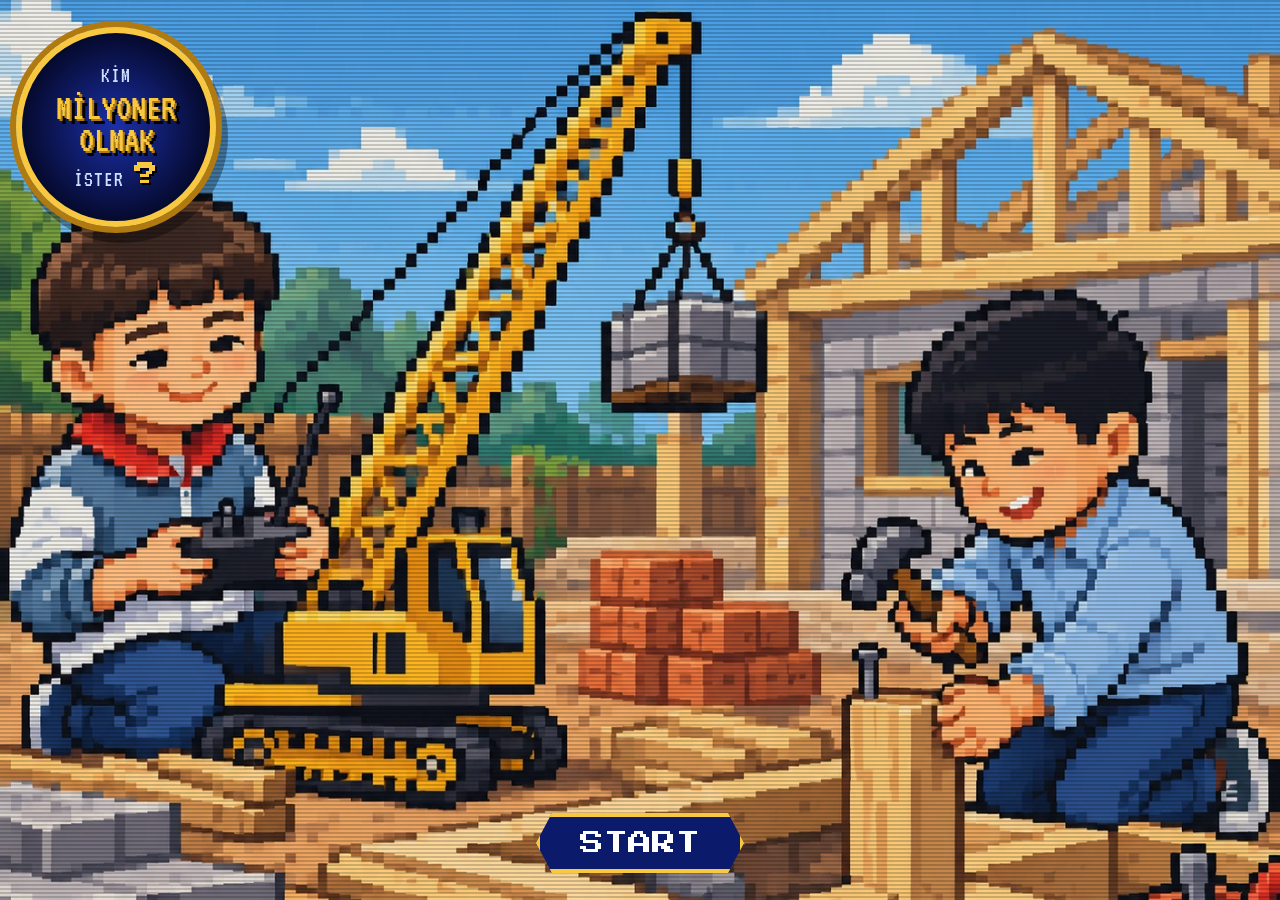
==== commit 5e46a00c: "Millionaire game: use the supplied pixel-art image for the start screen Replaces the drawn kids scen" ====
--- a/millionaire/index.html
+++ b/millionaire/index.html
@@ -48,8 +48,7 @@
   #startScene {
     position: fixed; inset: 0;
     width: 100%; height: 100%;
-    object-fit: cover; object-position: 50% 100%;
-    image-rendering: pixelated;
+    object-fit: cover; object-position: 50% 0%;
   }
   body.playing #startScene { display: none; }
 
@@ -97,6 +96,10 @@
   }
   .btn:hover, .btn:focus-visible { background: var(--gold); color: #000; outline: none; }
   .btn:active { transform: translateY(3px); }
+  @media (min-aspect-ratio: 6/5) {
+    #start { align-items: flex-start; }
+    #start .logo { --logo: min(200px, 26vh, 30vw); }
+  }
   #startBar { position: absolute; left: 0; right: 0; bottom: 3vh; display: flex; justify-content: center; }
   #startBtn { animation: blink 1s steps(2) infinite; }
   #startBtn:hover { animation: none; }
@@ -243,10 +246,11 @@
   }
   /* tall screens: show the whole picture instead of cropping people out */
   @media (max-aspect-ratio: 6/5) {
-    body:not(.playing) { background: #e8d2a8; }
+    body:not(.playing) { background: #4d9fe4; }
     #startScene { object-fit: contain; }
     #scene { object-fit: contain; object-position: 50% 30%; }
-    #start { justify-content: center; padding-bottom: calc(62.5vw + 16px); }
+    #startScene { object-position: 50% 100%; }
+    #start { justify-content: center; padding-bottom: calc(79vw + 16px); }
     #start .logo { --logo: min(300px, 72vw, 42vh); }
     #startBar { position: static; }
   }
@@ -254,7 +258,7 @@
 </head>
 <body>
   <canvas id="scene" width="240" height="180"></canvas>
-  <canvas id="startScene" width="256" height="160"></canvas>
+  <img id="startScene" alt="İki çocuk oyuncak vinç ve çekiçle ev inşa ediyor">
   <div id="scanlines"></div>
 
   <section id="start">
@@ -435,50 +439,14 @@
     px(fx, top + h - 1, 1, 1, "#3c8cff"); // blue root of the flame
   }
 
-  /* ================= START SCREEN: KIDS BUILDING A HOUSE ================= */
-  const S = ASSETS.start;
-  const startCv = $("startScene"), stx = startCv.getContext("2d");
-  const img = src => { const i = new Image(); i.src = src; return i; };
-  const stBg = img(S.bg), stRoof = img(S.roof.src), stArm = S.arm.map(a => img(a.src));
-  const kidBlinks = S.blinks.map(pix => ({ pix, next: 800 + Math.random() * 3000, until: 0 }));
-  const ease = t => t < 0.5 ? 2 * t * t : 1 - Math.pow(-2 * t + 2, 2) / 2;
-
-  function drawStart(now) {
-    if (!stBg.complete || !stRoof.complete) return;
-    stx.drawImage(stBg, 0, 0);
-    // crane: lower the roof onto the walls, hold, lift it again (8s loop)
-    const t = (now / 1000) % 8;
-    const drop = t < 3 ? ease(t / 3) : t < 5 ? 1 : 1 - ease((t - 5) / 3);
-    const land = S.wallTop - stRoof.height + 1, high = 84;
-    const roofY = Math.round(high + (land - high) * drop);
-    const swing = Math.round(Math.sin(now / 500) * 1.5 * (1 - drop));
-    const tx = S.trolleyX;
-    stx.fillStyle = "#24161a"; stx.fillRect(tx - 5, S.jibY + 1, 11, 3);
-    stx.fillStyle = "#8a8a96"; stx.fillRect(tx - 4, S.jibY + 1, 9, 2);
-    stx.fillStyle = "#3a2a20"; stx.fillRect(tx, S.jibY + 4, 1, roofY - S.jibY - 5);
-    stx.fillStyle = "#f8c428"; stx.fillRect(tx - 1, roofY - 3, 3, 2);
-    stx.drawImage(stRoof, tx - Math.floor(stRoof.width / 2) + swing, roofY);
-    // hammering kid
-    const hit = Math.floor(now / 320) % 2;
-    const arm = S.arm[hit];
-    if (stArm[hit].complete) stx.drawImage(stArm[hit], arm.x, arm.y);
-    if (hit) { stx.fillStyle = "#ffffff"; stx.fillRect(arm.x - 2, arm.y + 1, 1, 1); stx.fillRect(arm.x - 3, arm.y + 6, 1, 1); stx.fillRect(arm.x - 1, arm.y + 10, 1, 1); }
-    // remote control LED
-    stx.fillStyle = Math.floor(now / 400) % 2 ? "#ff3030" : "#701010";
-    stx.fillRect(S.led[0] - 1, S.led[1] - 1, 2, 2);
-    // blinking
-    for (const b of kidBlinks) {
-      if (now > b.next) { b.until = now + 150; b.next = now + 2200 + Math.random() * 3500; }
-      if (now < b.until) for (const [x, y, c] of b.pix) { stx.fillStyle = c; stx.fillRect(x, y, 1, 1); }
-    }
-  }
+  /* ================= START SCREEN ================= */
+  $("startScene").src = ASSETS.start.bg;
 
   let lastFrame = 0;
   function loop(now) {
     if (now - lastFrame > 80) { // ~12fps, very 8-bit
       lastFrame = now;
       if (body.classList.contains("playing")) drawScene(now);
-      else drawStart(now);
     }
     requestAnimationFrame(loop);
   }
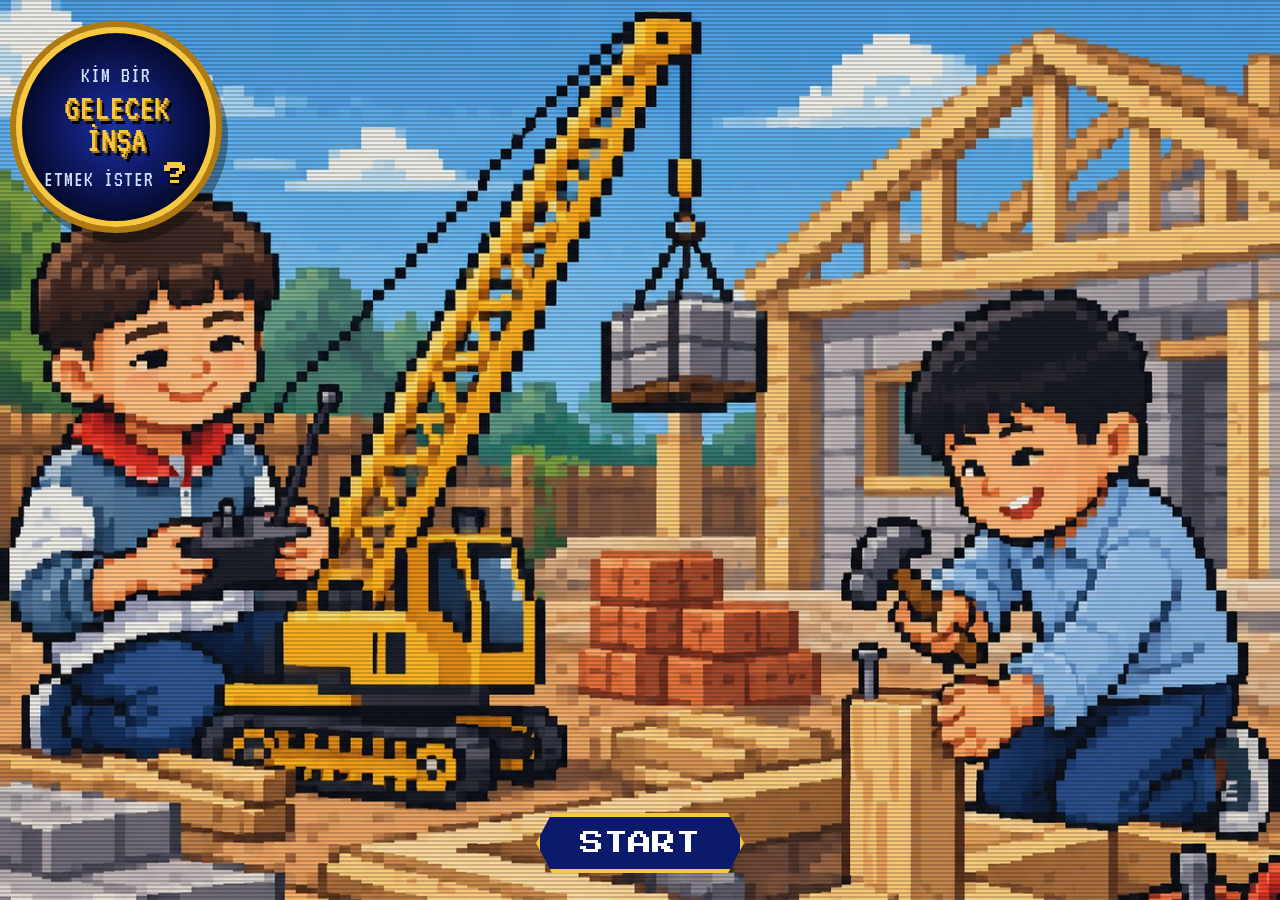
==== commit a90c5066: "Millionaire game: new dinner image and title Question screens use the supplied 8-bit dinner image, w" ====
--- a/millionaire/index.html
+++ b/millionaire/index.html
@@ -3,7 +3,7 @@
 <head>
 <meta charset="utf-8">
 <meta name="viewport" content="width=device-width, initial-scale=1">
-<title>Kim Milyoner Olmak İster?</title>
+<title>Kim Bir Gelecek İnşa Etmek İster?</title>
 <link rel="preconnect" href="https://fonts.googleapis.com">
 <link rel="preconnect" href="https://fonts.gstatic.com" crossorigin>
 <link href="https://fonts.googleapis.com/css2?family=Press+Start+2P&family=VT323&display=swap&subset=latin-ext" rel="stylesheet">
@@ -257,15 +257,15 @@
 </style>
 </head>
 <body>
-  <canvas id="scene" width="240" height="180"></canvas>
+  <canvas id="scene" width="241" height="181"></canvas>
   <img id="startScene" alt="İki çocuk oyuncak vinç ve çekiçle ev inşa ediyor">
   <div id="scanlines"></div>
 
   <section id="start">
     <div class="logo">
-      <div class="small">KİM</div>
-      <div class="big">MİLYONER<br>OLMAK</div>
-      <div class="small">İSTER <span class="q">?</span></div>
+      <div class="small">KİM BİR</div>
+      <div class="big">GELECEK<br>İNŞA</div>
+      <div class="small">ETMEK İSTER <span class="q">?</span></div>
     </div>
     <div id="startBar"><button class="btn" id="startBtn">START</button></div>
   </section>
@@ -363,8 +363,8 @@
   };
   bg.src = ASSETS.table.bg;
 
-  // Candle position in the 240x180 pixel grid (where the table lamp stood)
-  const CX = 115, BASE = 104;
+  // Candle position in the 241x181 pixel grid (where the table lamp stood)
+  const CX = 117, BASE = 114;
   const BAYER = [0, 8, 2, 10, 12, 4, 14, 6, 3, 11, 1, 9, 15, 7, 13, 5].map(v => v / 16);
   const LEVELS = 6;
 
@@ -389,9 +389,9 @@
         l = l * l * flick;
         // ordered dither into a few light bands for a chunky 8-bit glow
         const q = Math.min(LEVELS, Math.floor(l * LEVELS + BAYER[(y & 3) * 4 + (x & 3)] * 0.6)) / LEVELS;
-        d[i]     = Math.min(255, s[i] * (0.8 + q * 0.7) + q * 40);
-        d[i + 1] = Math.min(255, s[i + 1] * (0.8 + q * 0.5) + q * 18);
-        d[i + 2] = Math.min(255, s[i + 2] * (0.82 + q * 0.1));
+        d[i]     = Math.min(255, s[i] * (0.92 + q * 0.6) + q * 40);
+        d[i + 1] = Math.min(255, s[i + 1] * (0.92 + q * 0.4) + q * 18);
+        d[i + 2] = Math.min(255, s[i + 2] * (0.92 + q * 0.05));
         d[i + 3] = 255;
       }
     }
